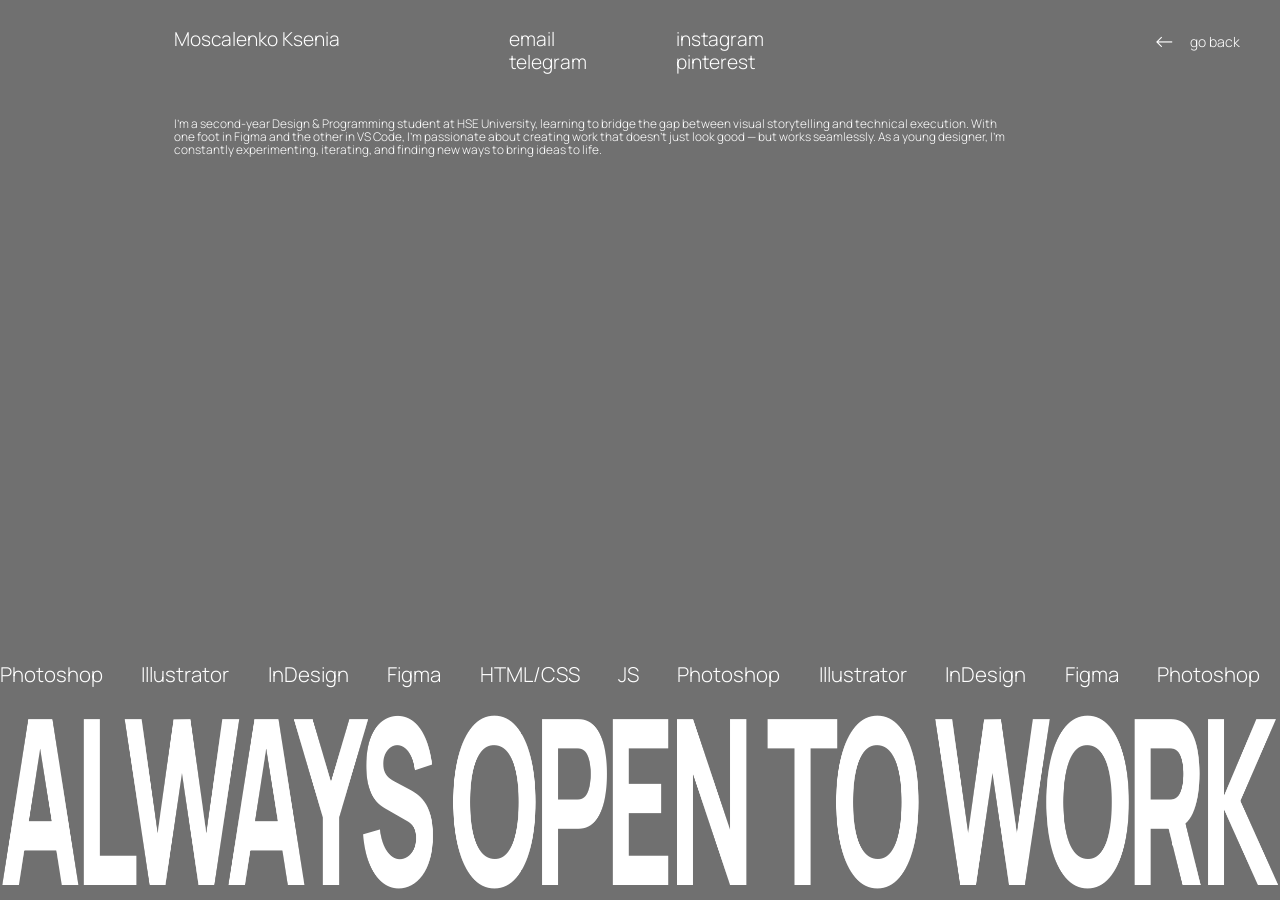
==== about.html @ a29894ab "Align About headline typography with main hero and move back link to edge" ====
<!doctype html>
<html lang="en">
<head>
  <meta charset="UTF-8">
  <meta name="viewport" content="width=device-width, initial-scale=1">
  <title>About — Ksenia Moskalenko</title>
  <link rel="preconnect" href="https://fonts.googleapis.com">
  <link rel="preconnect" href="https://fonts.gstatic.com" crossorigin>
  <link href="https://fonts.googleapis.com/css2?family=Manrope:wght@200..800&display=swap" rel="stylesheet">
  <style>
    *{box-sizing:border-box}html,body{margin:0;min-height:100%;background:#666;color:#fff;font-family:Manrope,Arial,sans-serif}
    a{color:inherit;text-decoration:none}
    .about{position:relative;min-height:100svh;overflow:hidden;background:#777 url("images/about.jpg") center center / cover no-repeat;display:flex;flex-direction:column;justify-content:space-between}
    .about:before{content:"";position:absolute;inset:0;background:rgba(0,0,0,.06);pointer-events:none}
    .top,.intro,.bottom{position:relative;z-index:1}
    .top{display:grid;grid-template-columns:1.3fr .6fr .7fr 1fr;gap:24px;padding:28px max(24px,13.6vw) 0;font-size:clamp(14px,1.5vw,22px);line-height:1.22;font-weight:300;white-space:nowrap}
    .top a:hover{text-decoration:underline;text-underline-offset:3px}
    .back{position:absolute;right:40px;top:28px;text-align:right;font-size:14px;line-height:1.2}
    .back span{font-size:1.6em;vertical-align:-.08em;margin-right:12px}
    .intro{align-self:flex-start;margin:42px 13.6vw 0;max-width:840px;font-size:clamp(11px,.93vw,14px);line-height:1.1;font-weight:300}
    .bottom{margin-top:auto}
    .marquee{width:100%;overflow:hidden;padding:0 0 5px}
    .marquee-track{display:flex;width:max-content;animation:marquee 24s linear infinite}
    .marquee-group{display:flex;align-items:center;gap:clamp(26px,3vw,52px);padding-right:clamp(26px,3vw,52px);flex-shrink:0;font-size:clamp(15px,1.6vw,24px);font-weight:300;white-space:nowrap}
    @keyframes marquee{to{transform:translateX(-50%)}}
    .headline{margin:0;overflow:visible;font-family:Manrope,Arial,sans-serif;font-size:clamp(80px,18vw,300px);font-weight:800;letter-spacing:-.05em;line-height:.9;white-space:nowrap;text-align:left}
    .headline span{display:block;width:max-content;transform-origin:left bottom;will-change:transform}
    @media(max-width:750px){.about{min-height:100svh;background-position:54% center}.top{grid-template-columns:1fr 1fr;gap:18px;padding:20px;font-size:14px}.back{right:20px;top:20px;text-align:right}.intro{margin:35px 20px 0;font-size:12px}.marquee-group{font-size:14px}.headline{font-size:clamp(80px,18vw,300px);line-height:.9}}
  </style>
</head>
<body>
<main class="about">
  <header class="top">
    <div>Moscalenko Ksenia</div>
    <div><a href="mailto:">email</a><br><a href="https://t.me/" target="_blank" rel="noopener">telegram</a></div>
    <div><a href="https://instagram.com/" target="_blank" rel="noopener">instagram</a><br><a href="https://pinterest.com/" target="_blank" rel="noopener">pinterest</a></div>
    <a class="back" href="index.html"><span aria-hidden="true">←</span> go back</a>
  </header>
  <p class="intro">I'm a second-year Design &amp; Programming student at HSE University, learning to bridge the gap between visual storytelling and technical execution. With one foot in Figma and the other in VS Code, I'm passionate about creating work that doesn't just look good — but works seamlessly. As a young designer, I'm constantly experimenting, iterating, and finding new ways to bring ideas to life.</p>
  <div class="bottom">
    <div class="marquee" aria-label="Skills">
      <div class="marquee-track">
        <div class="marquee-group"><span>Photoshop</span><span>Illustrator</span><span>InDesign</span><span>Figma</span><span>HTML/CSS</span><span>JS</span><span>Photoshop</span><span>Illustrator</span><span>InDesign</span><span>Figma</span></div>
        <div class="marquee-group" aria-hidden="true"><span>Photoshop</span><span>Illustrator</span><span>InDesign</span><span>Figma</span><span>HTML/CSS</span><span>JS</span><span>Photoshop</span><span>Illustrator</span><span>InDesign</span><span>Figma</span></div>
      </div>
    </div>
    <h1 class="headline"><span>ALWAYS OPEN TO WORK</span></h1>
  </div>
</main>
<script>
  const heading = document.querySelector(".headline span");
  function fitHeading() {
    if (!heading) return;
    heading.style.transform = "none";
    const naturalWidth = heading.getBoundingClientRect().width;
    const scale = (window.innerWidth - 8) / naturalWidth;
    heading.style.transform = "scaleX(" + scale + ")";
  }
  document.fonts.ready.then(fitHeading);
  window.addEventListener("resize", fitHeading);
  fitHeading();
</script>
</body>
</html>
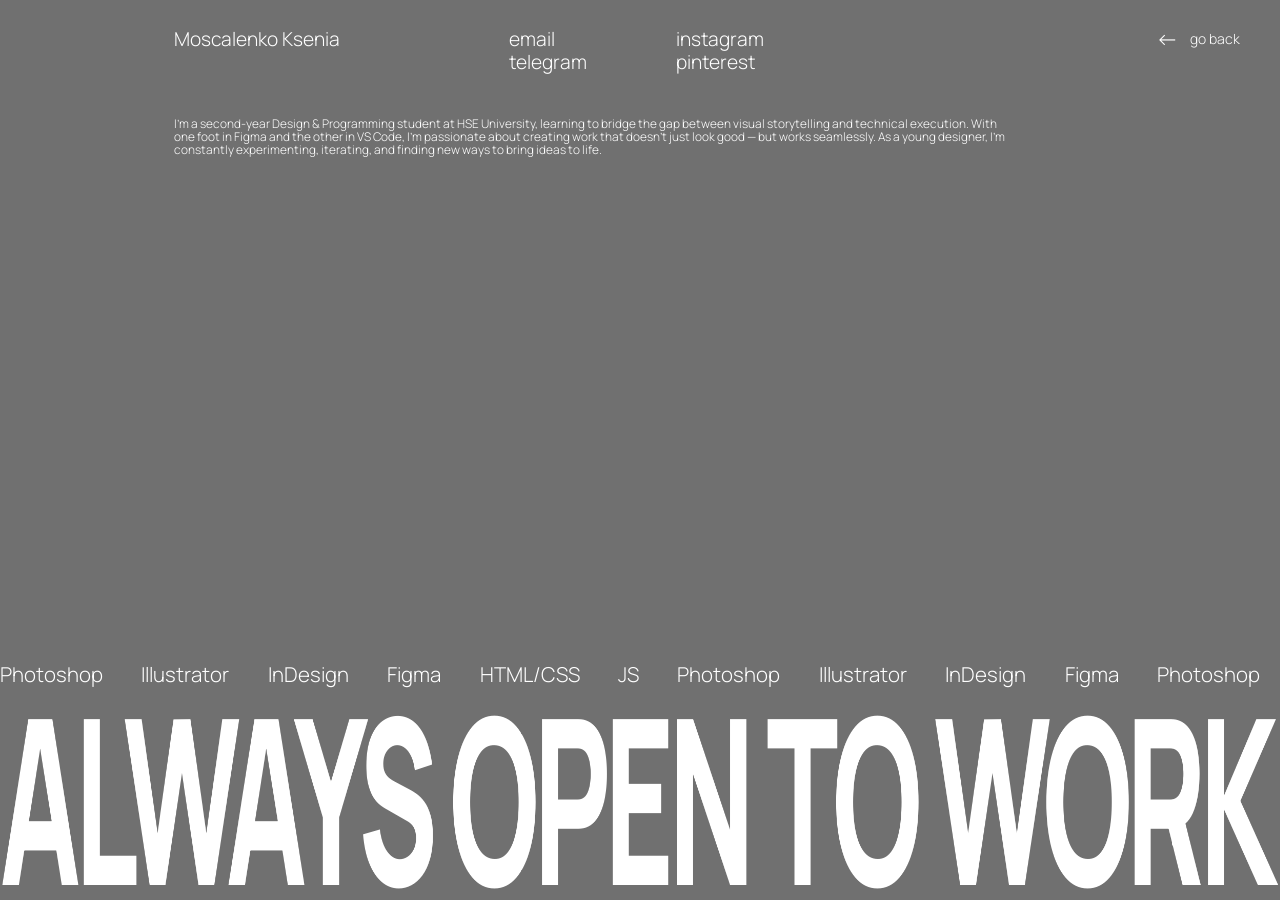
==== commit b32f7221: "Pin About back link to right edge and add hover scramble without underline" ====
--- a/about.html
+++ b/about.html
@@ -14,9 +14,9 @@
     .about:before{content:"";position:absolute;inset:0;background:rgba(0,0,0,.06);pointer-events:none}
     .top,.intro,.bottom{position:relative;z-index:1}
     .top{display:grid;grid-template-columns:1.3fr .6fr .7fr 1fr;gap:24px;padding:28px max(24px,13.6vw) 0;font-size:clamp(14px,1.5vw,22px);line-height:1.22;font-weight:300;white-space:nowrap}
-    .top a:hover{text-decoration:underline;text-underline-offset:3px}
-    .back{position:absolute;right:40px;top:28px;text-align:right;font-size:14px;line-height:1.2}
-    .back span{font-size:1.6em;vertical-align:-.08em;margin-right:12px}
+    .top a:hover:not(.back){text-decoration:underline;text-underline-offset:3px}.back,.back:hover,.back:focus{text-decoration:none!important}
+    .back{position:fixed;right:40px;top:28px;z-index:50;text-align:right;font-size:14px;line-height:1.2;display:flex;align-items:center;gap:12px}
+    .back .arrow{font-size:1.6em;line-height:1;margin:0}
     .intro{align-self:flex-start;margin:42px 13.6vw 0;max-width:840px;font-size:clamp(11px,.93vw,14px);line-height:1.1;font-weight:300}
     .bottom{margin-top:auto}
     .marquee{width:100%;overflow:hidden;padding:0 0 5px}
@@ -34,7 +34,7 @@
     <div>Moscalenko Ksenia</div>
     <div><a href="mailto:">email</a><br><a href="https://t.me/" target="_blank" rel="noopener">telegram</a></div>
     <div><a href="https://instagram.com/" target="_blank" rel="noopener">instagram</a><br><a href="https://pinterest.com/" target="_blank" rel="noopener">pinterest</a></div>
-    <a class="back" href="index.html"><span aria-hidden="true">←</span> go back</a>
+    <a class="back" href="index.html"><span class="arrow" aria-hidden="true">←</span><span class="back-label">go back</span></a>
   </header>
   <p class="intro">I'm a second-year Design &amp; Programming student at HSE University, learning to bridge the gap between visual storytelling and technical execution. With one foot in Figma and the other in VS Code, I'm passionate about creating work that doesn't just look good — but works seamlessly. As a young designer, I'm constantly experimenting, iterating, and finding new ways to bring ideas to life.</p>
   <div class="bottom">
@@ -48,6 +48,32 @@
   </div>
 </main>
 <script>
+  const backLabel = document.querySelector(".back-label");
+  if (backLabel) {
+    const original = backLabel.textContent;
+    const chars = "!<>-_\\/[]{}—=+*^?#________";
+    let scrambleTimer;
+    document.querySelector(".back").addEventListener("mouseenter", () => {
+      clearInterval(scrambleTimer);
+      let frame = 0;
+      const frames = 20;
+      scrambleTimer = setInterval(() => {
+        frame++;
+        backLabel.textContent = [...original].map((char, i) =>
+          char === " " || frame > frames * i / original.length
+            ? char : chars[Math.floor(Math.random() * chars.length)]
+        ).join("");
+        if (frame >= frames) {
+          clearInterval(scrambleTimer);
+          backLabel.textContent = original;
+        }
+      }, 40);
+    });
+    document.querySelector(".back").addEventListener("mouseleave", () => {
+      clearInterval(scrambleTimer);
+      backLabel.textContent = original;
+    });
+  }
   const heading = document.querySelector(".headline span");
   function fitHeading() {
     if (!heading) return;
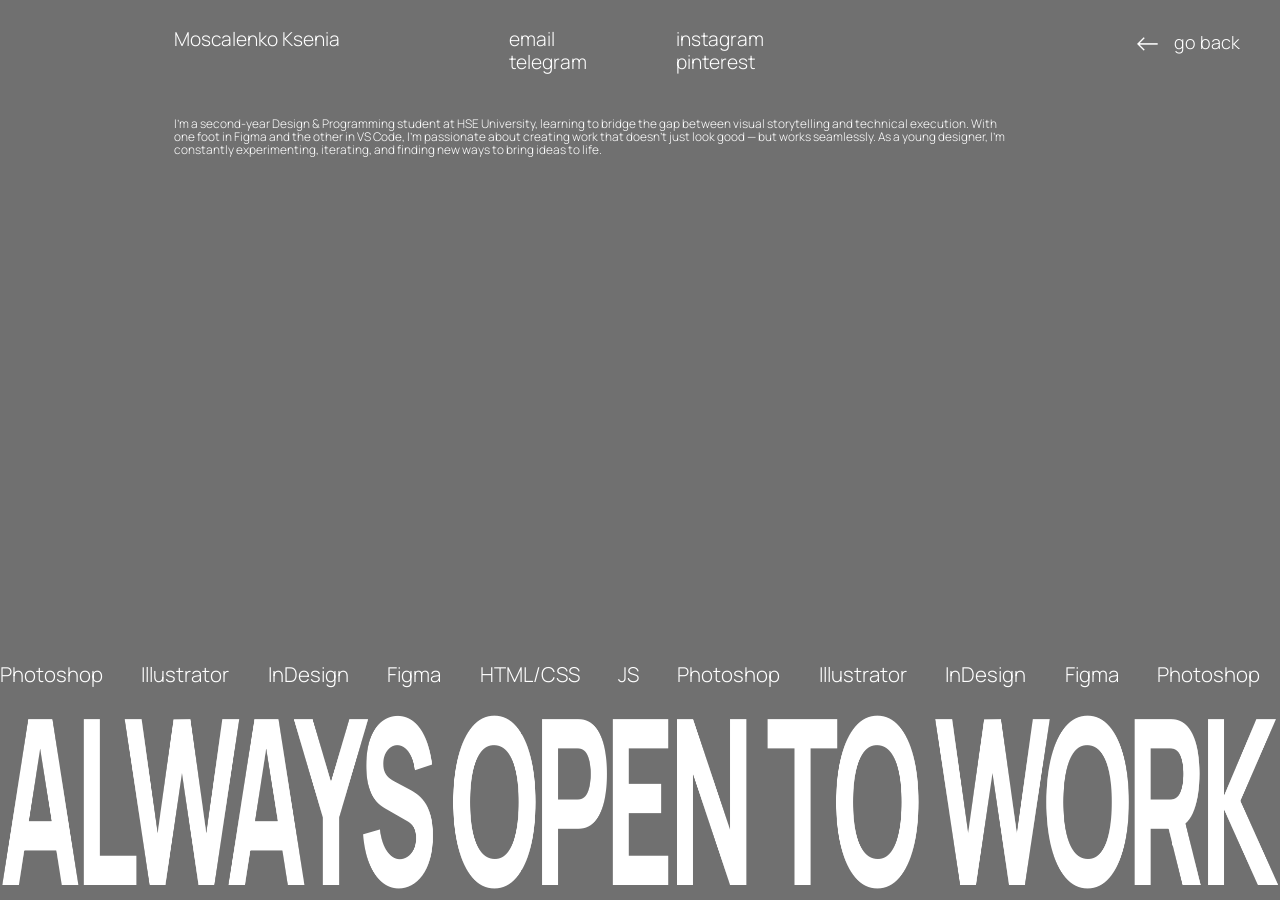
==== commit 02b76880: "Match About back link font size to project links" ====
--- a/about.html
+++ b/about.html
@@ -15,7 +15,7 @@
     .top,.intro,.bottom{position:relative;z-index:1}
     .top{display:grid;grid-template-columns:1.3fr .6fr .7fr 1fr;gap:24px;padding:28px max(24px,13.6vw) 0;font-size:clamp(14px,1.5vw,22px);line-height:1.22;font-weight:300;white-space:nowrap}
     .top a:hover:not(.back){text-decoration:underline;text-underline-offset:3px}.back,.back:hover,.back:focus{text-decoration:none!important}
-    .back{position:fixed;right:40px;top:28px;z-index:50;text-align:right;font-size:14px;line-height:1.2;display:flex;align-items:center;gap:12px}
+    .back{position:fixed;right:40px;top:28px;z-index:50;text-align:right;font-size:18px;line-height:1.3;display:flex;align-items:center;gap:12px}
     .back .arrow{font-size:1.6em;line-height:1;margin:0}
     .intro{align-self:flex-start;margin:42px 13.6vw 0;max-width:840px;font-size:clamp(11px,.93vw,14px);line-height:1.1;font-weight:300}
     .bottom{margin-top:auto}
@@ -31,9 +31,9 @@
 <body>
 <main class="about">
   <header class="top">
-    <div>Moscalenko Ksenia</div>
-    <div><a href="mailto:">email</a><br><a href="https://t.me/" target="_blank" rel="noopener">telegram</a></div>
-    <div><a href="https://instagram.com/" target="_blank" rel="noopener">instagram</a><br><a href="https://pinterest.com/" target="_blank" rel="noopener">pinterest</a></div>
+    <div><span class="scramble-text">Moscalenko Ksenia</span></div>
+    <div><a href="mailto:"><span class="scramble-text">email</span></a><br><a href="https://t.me/" target="_blank" rel="noopener"><span class="scramble-text">telegram</span></a></div>
+    <div><a href="https://instagram.com/" target="_blank" rel="noopener"><span class="scramble-text">instagram</span></a><br><a href="https://pinterest.com/" target="_blank" rel="noopener"><span class="scramble-text">pinterest</span></a></div>
     <a class="back" href="index.html"><span class="arrow" aria-hidden="true">←</span><span class="back-label">go back</span></a>
   </header>
   <p class="intro">I'm a second-year Design &amp; Programming student at HSE University, learning to bridge the gap between visual storytelling and technical execution. With one foot in Figma and the other in VS Code, I'm passionate about creating work that doesn't just look good — but works seamlessly. As a young designer, I'm constantly experimenting, iterating, and finding new ways to bring ideas to life.</p>
@@ -74,6 +74,29 @@
       backLabel.textContent = original;
     });
   }
+  document.querySelectorAll(".scramble-text").forEach(el => {
+    const original = el.textContent;
+    const symbols = "!<>-_\\/[]{}—=+*^?#________";
+    let timer;
+    const target = el.closest("a") || el;
+    target.addEventListener("mouseenter", () => {
+      clearInterval(timer);
+      let frame = 0;
+      const total = 20;
+      timer = setInterval(() => {
+        frame++;
+        el.textContent = [...original].map((letter, i) => (
+          letter === " " || frame > total * i / original.length
+            ? letter : symbols[Math.floor(Math.random() * symbols.length)]
+        )).join("");
+        if (frame >= total) { clearInterval(timer); el.textContent = original; }
+      }, 40);
+    });
+    target.addEventListener("mouseleave", () => {
+      clearInterval(timer);
+      el.textContent = original;
+    });
+  });
   const heading = document.querySelector(".headline span");
   function fitHeading() {
     if (!heading) return;
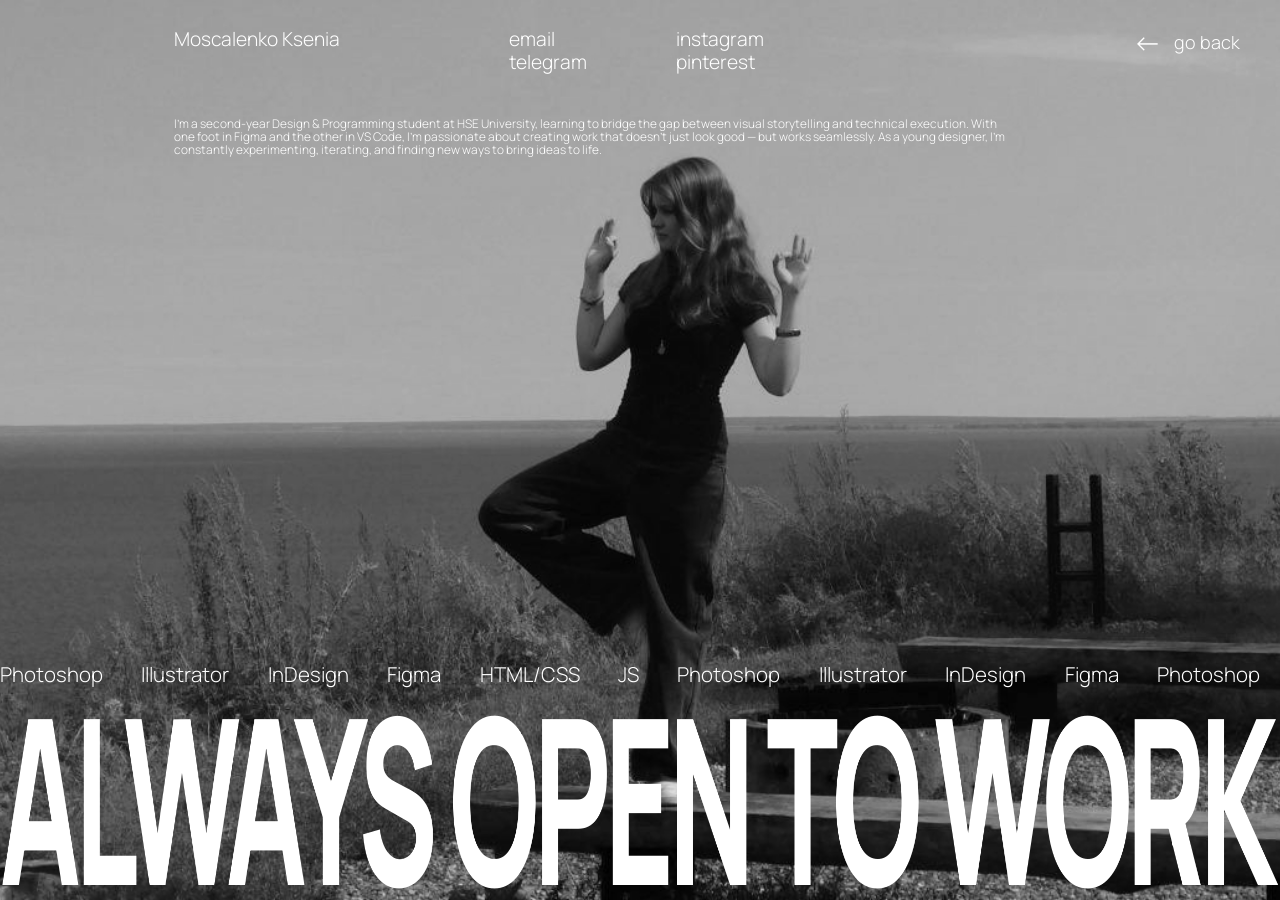
==== commit e5b4d463: "/" ====
--- a/about.html
+++ b/about.html
@@ -1,113 +1,292 @@
 <!doctype html>
 <html lang="en">
-<head>
-  <meta charset="UTF-8">
-  <meta name="viewport" content="width=device-width, initial-scale=1">
-  <title>About — Ksenia Moskalenko</title>
-  <link rel="preconnect" href="https://fonts.googleapis.com">
-  <link rel="preconnect" href="https://fonts.gstatic.com" crossorigin>
-  <link href="https://fonts.googleapis.com/css2?family=Manrope:wght@200..800&display=swap" rel="stylesheet">
-  <style>
-    *{box-sizing:border-box}html,body{margin:0;min-height:100%;background:#666;color:#fff;font-family:Manrope,Arial,sans-serif}
-    a{color:inherit;text-decoration:none}
-    .about{position:relative;min-height:100svh;overflow:hidden;background:#777 url("images/about.jpg") center center / cover no-repeat;display:flex;flex-direction:column;justify-content:space-between}
-    .about:before{content:"";position:absolute;inset:0;background:rgba(0,0,0,.06);pointer-events:none}
-    .top,.intro,.bottom{position:relative;z-index:1}
-    .top{display:grid;grid-template-columns:1.3fr .6fr .7fr 1fr;gap:24px;padding:28px max(24px,13.6vw) 0;font-size:clamp(14px,1.5vw,22px);line-height:1.22;font-weight:300;white-space:nowrap}
-    .top a:hover:not(.back){text-decoration:underline;text-underline-offset:3px}.back,.back:hover,.back:focus{text-decoration:none!important}
-    .back{position:fixed;right:40px;top:28px;z-index:50;text-align:right;font-size:18px;line-height:1.3;display:flex;align-items:center;gap:12px}
-    .back .arrow{font-size:1.6em;line-height:1;margin:0}
-    .intro{align-self:flex-start;margin:42px 13.6vw 0;max-width:840px;font-size:clamp(11px,.93vw,14px);line-height:1.1;font-weight:300}
-    .bottom{margin-top:auto}
-    .marquee{width:100%;overflow:hidden;padding:0 0 5px}
-    .marquee-track{display:flex;width:max-content;animation:marquee 24s linear infinite}
-    .marquee-group{display:flex;align-items:center;gap:clamp(26px,3vw,52px);padding-right:clamp(26px,3vw,52px);flex-shrink:0;font-size:clamp(15px,1.6vw,24px);font-weight:300;white-space:nowrap}
-    @keyframes marquee{to{transform:translateX(-50%)}}
-    .headline{margin:0;overflow:visible;font-family:Manrope,Arial,sans-serif;font-size:clamp(80px,18vw,300px);font-weight:800;letter-spacing:-.05em;line-height:.9;white-space:nowrap;text-align:left}
-    .headline span{display:block;width:max-content;transform-origin:left bottom;will-change:transform}
-    @media(max-width:750px){.about{min-height:100svh;background-position:54% center}.top{grid-template-columns:1fr 1fr;gap:18px;padding:20px;font-size:14px}.back{right:20px;top:20px;text-align:right}.intro{margin:35px 20px 0;font-size:12px}.marquee-group{font-size:14px}.headline{font-size:clamp(80px,18vw,300px);line-height:.9}}
-  </style>
-</head>
-<body>
-<main class="about">
-  <header class="top">
-    <div><span class="scramble-text">Moscalenko Ksenia</span></div>
-    <div><a href="mailto:"><span class="scramble-text">email</span></a><br><a href="https://t.me/" target="_blank" rel="noopener"><span class="scramble-text">telegram</span></a></div>
-    <div><a href="https://instagram.com/" target="_blank" rel="noopener"><span class="scramble-text">instagram</span></a><br><a href="https://pinterest.com/" target="_blank" rel="noopener"><span class="scramble-text">pinterest</span></a></div>
-    <a class="back" href="index.html"><span class="arrow" aria-hidden="true">←</span><span class="back-label">go back</span></a>
-  </header>
-  <p class="intro">I'm a second-year Design &amp; Programming student at HSE University, learning to bridge the gap between visual storytelling and technical execution. With one foot in Figma and the other in VS Code, I'm passionate about creating work that doesn't just look good — but works seamlessly. As a young designer, I'm constantly experimenting, iterating, and finding new ways to bring ideas to life.</p>
-  <div class="bottom">
-    <div class="marquee" aria-label="Skills">
-      <div class="marquee-track">
-        <div class="marquee-group"><span>Photoshop</span><span>Illustrator</span><span>InDesign</span><span>Figma</span><span>HTML/CSS</span><span>JS</span><span>Photoshop</span><span>Illustrator</span><span>InDesign</span><span>Figma</span></div>
-        <div class="marquee-group" aria-hidden="true"><span>Photoshop</span><span>Illustrator</span><span>InDesign</span><span>Figma</span><span>HTML/CSS</span><span>JS</span><span>Photoshop</span><span>Illustrator</span><span>InDesign</span><span>Figma</span></div>
+  <head>
+    <meta charset="UTF-8" />
+    <meta name="viewport" content="width=device-width, initial-scale=1" />
+    <title>About — Ksenia Moskalenko</title>
+    <link rel="preconnect" href="https://fonts.googleapis.com" />
+    <link rel="preconnect" href="https://fonts.gstatic.com" crossorigin />
+    <link
+      href="https://fonts.googleapis.com/css2?family=Manrope:wght@200..800&display=swap"
+      rel="stylesheet"
+    />
+    <style>
+      * {
+        box-sizing: border-box;
+      }
+      html,
+      body {
+        margin: 0;
+        min-height: 100%;
+        background: #666;
+        color: #fff;
+        font-family: Manrope, Arial, sans-serif;
+      }
+      a {
+        color: inherit;
+        text-decoration: none;
+      }
+      .about {
+        position: relative;
+        min-height: 100svh;
+        overflow: hidden;
+        background: #777 url("images/About.jpg") center center / cover no-repeat;
+        display: flex;
+        flex-direction: column;
+        justify-content: space-between;
+      }
+      .about:before {
+        content: "";
+        position: absolute;
+        inset: 0;
+        background: rgba(0, 0, 0, 0.06);
+        pointer-events: none;
+      }
+      .top,
+      .intro,
+      .bottom {
+        position: relative;
+        z-index: 1;
+      }
+      .top {
+        display: grid;
+        grid-template-columns: 1.3fr 0.6fr 0.7fr 1fr;
+        gap: 24px;
+        padding: 28px max(24px, 13.6vw) 0;
+        font-size: clamp(14px, 1.5vw, 22px);
+        line-height: 1.22;
+        font-weight: 300;
+        white-space: nowrap;
+      }
+      .top a:hover:not(.back) {
+        text-decoration: underline;
+        text-underline-offset: 3px;
+      }
+      .back,
+      .back:hover,
+      .back:focus {
+        text-decoration: none !important;
+      }
+      .back {
+        position: fixed;
+        right: 40px;
+        top: 28px;
+        z-index: 50;
+        text-align: right;
+        font-size: 18px;
+        line-height: 1.3;
+        display: flex;
+        align-items: center;
+        gap: 12px;
+      }
+      .back .arrow {
+        font-size: 1.6em;
+        line-height: 1;
+        margin: 0;
+      }
+      .intro {
+        align-self: flex-start;
+        margin: 42px 13.6vw 0;
+        max-width: 840px;
+        font-size: clamp(11px, 0.93vw, 14px);
+        line-height: 1.1;
+        font-weight: 300;
+      }
+      .bottom {
+        margin-top: auto;
+      }
+      .marquee {
+        width: 100%;
+        overflow: hidden;
+        padding: 0 0 5px;
+      }
+      .marquee-track {
+        display: flex;
+        width: max-content;
+        animation: marquee 24s linear infinite;
+      }
+      .marquee-group {
+        display: flex;
+        align-items: center;
+        gap: clamp(26px, 3vw, 52px);
+        padding-right: clamp(26px, 3vw, 52px);
+        flex-shrink: 0;
+        font-size: clamp(15px, 1.6vw, 24px);
+        font-weight: 300;
+        white-space: nowrap;
+      }
+      @keyframes marquee {
+        to {
+          transform: translateX(-50%);
+        }
+      }
+      .headline {
+        margin: 0;
+        overflow: visible;
+        font-family: Manrope, Arial, sans-serif;
+        font-size: clamp(80px, 18vw, 300px);
+        font-weight: 800;
+        letter-spacing: -0.05em;
+        line-height: 0.9;
+        white-space: nowrap;
+        text-align: left;
+      }
+      .headline span {
+        display: block;
+        width: max-content;
+        transform-origin: left bottom;
+        will-change: transform;
+      }
+      @media (max-width: 750px) {
+        .about {
+          min-height: 100svh;
+          background-position: 54% center;
+        }
+        .top {
+          grid-template-columns: 1fr 1fr;
+          gap: 18px;
+          padding: 20px;
+          font-size: 14px;
+        }
+        .back {
+          right: 20px;
+          top: 20px;
+          text-align: right;
+        }
+        .intro {
+          margin: 35px 20px 0;
+          font-size: 12px;
+        }
+        .marquee-group {
+          font-size: 14px;
+        }
+        .headline {
+          font-size: clamp(80px, 18vw, 300px);
+          line-height: 0.9;
+        }
+      }
+    </style>
+  </head>
+  <body>
+    <main class="about">
+      <header class="top">
+        <div><span class="scramble-text">Moscalenko Ksenia</span></div>
+        <div>
+          <a href="mailto:"><span class="scramble-text">email</span></a
+          ><br /><a href="https://t.me/" target="_blank" rel="noopener"
+            ><span class="scramble-text">telegram</span></a
+          >
+        </div>
+        <div>
+          <a href="https://instagram.com/" target="_blank" rel="noopener"
+            ><span class="scramble-text">instagram</span></a
+          ><br /><a href="https://pinterest.com/" target="_blank" rel="noopener"
+            ><span class="scramble-text">pinterest</span></a
+          >
+        </div>
+        <a class="back" href="index.html"
+          ><span class="arrow" aria-hidden="true">←</span
+          ><span class="back-label">go back</span></a
+        >
+      </header>
+      <p class="intro">
+        I'm a second-year Design &amp; Programming student at HSE University,
+        learning to bridge the gap between visual storytelling and technical
+        execution. With one foot in Figma and the other in VS Code, I'm
+        passionate about creating work that doesn't just look good — but works
+        seamlessly. As a young designer, I'm constantly experimenting,
+        iterating, and finding new ways to bring ideas to life.
+      </p>
+      <div class="bottom">
+        <div class="marquee" aria-label="Skills">
+          <div class="marquee-track">
+            <div class="marquee-group">
+              <span>Photoshop</span><span>Illustrator</span><span>InDesign</span
+              ><span>Figma</span><span>HTML/CSS</span><span>JS</span
+              ><span>Photoshop</span><span>Illustrator</span
+              ><span>InDesign</span><span>Figma</span>
+            </div>
+            <div class="marquee-group" aria-hidden="true">
+              <span>Photoshop</span><span>Illustrator</span><span>InDesign</span
+              ><span>Figma</span><span>HTML/CSS</span><span>JS</span
+              ><span>Photoshop</span><span>Illustrator</span
+              ><span>InDesign</span><span>Figma</span>
+            </div>
+          </div>
+        </div>
+        <h1 class="headline"><span>ALWAYS OPEN TO WORK</span></h1>
       </div>
-    </div>
-    <h1 class="headline"><span>ALWAYS OPEN TO WORK</span></h1>
-  </div>
-</main>
-<script>
-  const backLabel = document.querySelector(".back-label");
-  if (backLabel) {
-    const original = backLabel.textContent;
-    const chars = "!<>-_\\/[]{}—=+*^?#________";
-    let scrambleTimer;
-    document.querySelector(".back").addEventListener("mouseenter", () => {
-      clearInterval(scrambleTimer);
-      let frame = 0;
-      const frames = 20;
-      scrambleTimer = setInterval(() => {
-        frame++;
-        backLabel.textContent = [...original].map((char, i) =>
-          char === " " || frame > frames * i / original.length
-            ? char : chars[Math.floor(Math.random() * chars.length)]
-        ).join("");
-        if (frame >= frames) {
+    </main>
+    <script>
+      const backLabel = document.querySelector(".back-label");
+      if (backLabel) {
+        const original = backLabel.textContent;
+        const chars = "!<>-_\\/[]{}—=+*^?#________";
+        let scrambleTimer;
+        document.querySelector(".back").addEventListener("mouseenter", () => {
+          clearInterval(scrambleTimer);
+          let frame = 0;
+          const frames = 20;
+          scrambleTimer = setInterval(() => {
+            frame++;
+            backLabel.textContent = [...original]
+              .map((char, i) =>
+                char === " " || frame > (frames * i) / original.length
+                  ? char
+                  : chars[Math.floor(Math.random() * chars.length)],
+              )
+              .join("");
+            if (frame >= frames) {
+              clearInterval(scrambleTimer);
+              backLabel.textContent = original;
+            }
+          }, 40);
+        });
+        document.querySelector(".back").addEventListener("mouseleave", () => {
           clearInterval(scrambleTimer);
           backLabel.textContent = original;
-        }
-      }, 40);
-    });
-    document.querySelector(".back").addEventListener("mouseleave", () => {
-      clearInterval(scrambleTimer);
-      backLabel.textContent = original;
-    });
-  }
-  document.querySelectorAll(".scramble-text").forEach(el => {
-    const original = el.textContent;
-    const symbols = "!<>-_\\/[]{}—=+*^?#________";
-    let timer;
-    const target = el.closest("a") || el;
-    target.addEventListener("mouseenter", () => {
-      clearInterval(timer);
-      let frame = 0;
-      const total = 20;
-      timer = setInterval(() => {
-        frame++;
-        el.textContent = [...original].map((letter, i) => (
-          letter === " " || frame > total * i / original.length
-            ? letter : symbols[Math.floor(Math.random() * symbols.length)]
-        )).join("");
-        if (frame >= total) { clearInterval(timer); el.textContent = original; }
-      }, 40);
-    });
-    target.addEventListener("mouseleave", () => {
-      clearInterval(timer);
-      el.textContent = original;
-    });
-  });
-  const heading = document.querySelector(".headline span");
-  function fitHeading() {
-    if (!heading) return;
-    heading.style.transform = "none";
-    const naturalWidth = heading.getBoundingClientRect().width;
-    const scale = (window.innerWidth - 8) / naturalWidth;
-    heading.style.transform = "scaleX(" + scale + ")";
-  }
-  document.fonts.ready.then(fitHeading);
-  window.addEventListener("resize", fitHeading);
-  fitHeading();
-</script>
-</body>
-</html>+        });
+      }
+      document.querySelectorAll(".scramble-text").forEach((el) => {
+        const original = el.textContent;
+        const symbols = "!<>-_\\/[]{}—=+*^?#________";
+        let timer;
+        const target = el.closest("a") || el;
+        target.addEventListener("mouseenter", () => {
+          clearInterval(timer);
+          let frame = 0;
+          const total = 20;
+          timer = setInterval(() => {
+            frame++;
+            el.textContent = [...original]
+              .map((letter, i) =>
+                letter === " " || frame > (total * i) / original.length
+                  ? letter
+                  : symbols[Math.floor(Math.random() * symbols.length)],
+              )
+              .join("");
+            if (frame >= total) {
+              clearInterval(timer);
+              el.textContent = original;
+            }
+          }, 40);
+        });
+        target.addEventListener("mouseleave", () => {
+          clearInterval(timer);
+          el.textContent = original;
+        });
+      });
+      const heading = document.querySelector(".headline span");
+      function fitHeading() {
+        if (!heading) return;
+        heading.style.transform = "none";
+        const naturalWidth = heading.getBoundingClientRect().width;
+        const scale = (window.innerWidth - 8) / naturalWidth;
+        heading.style.transform = "scaleX(" + scale + ")";
+      }
+      document.fonts.ready.then(fitHeading);
+      window.addEventListener("resize", fitHeading);
+      fitHeading();
+    </script>
+  </body>
+</html>
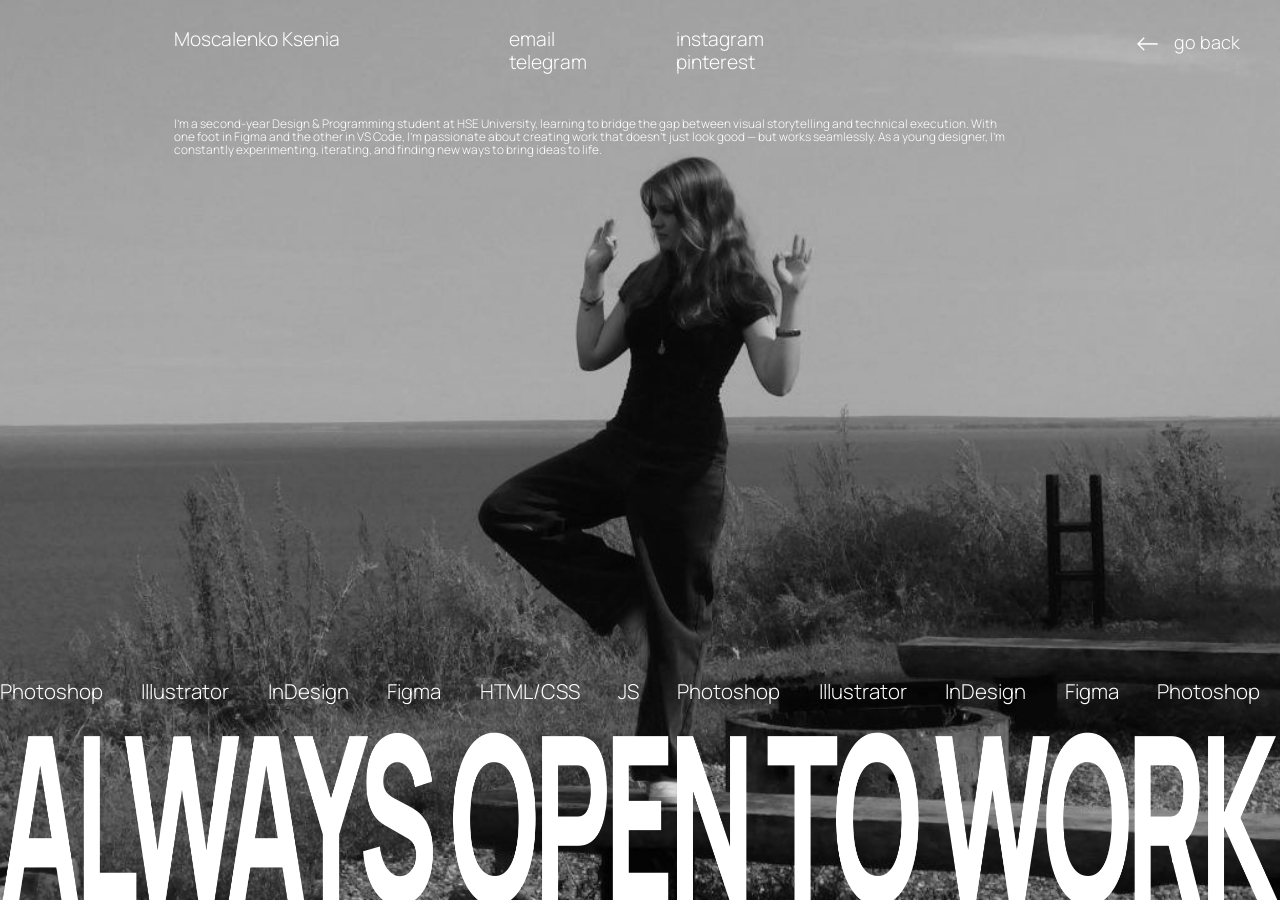
==== commit 470207a9: "Bring About headline letters flush with viewport bottom" ====
--- a/about.html
+++ b/about.html
@@ -121,7 +121,7 @@
         }
       }
       .headline {
-        margin: 0;
+        margin: 0 0 -0.075em;
         overflow: visible;
         font-family: Manrope, Arial, sans-serif;
         font-size: clamp(80px, 18vw, 300px);
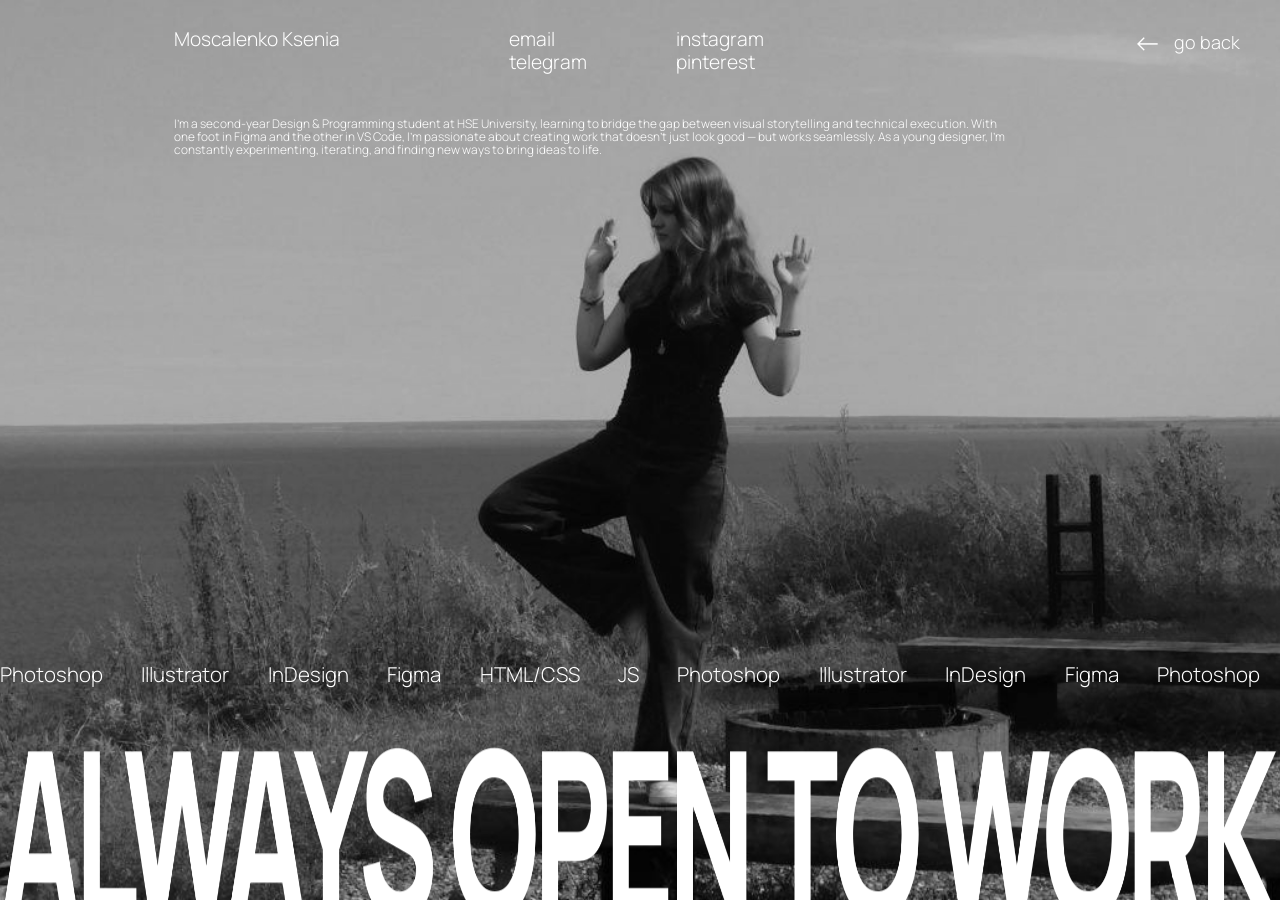
==== commit 655f30af: "Move About headline glyphs down to crop at viewport bottom" ====
--- a/about.html
+++ b/about.html
@@ -121,7 +121,8 @@
         }
       }
       .headline {
-        margin: 0 0 -0.075em;
+        margin: 0;
+        transform: translateY(0.14em);
         overflow: visible;
         font-family: Manrope, Arial, sans-serif;
         font-size: clamp(80px, 18vw, 300px);
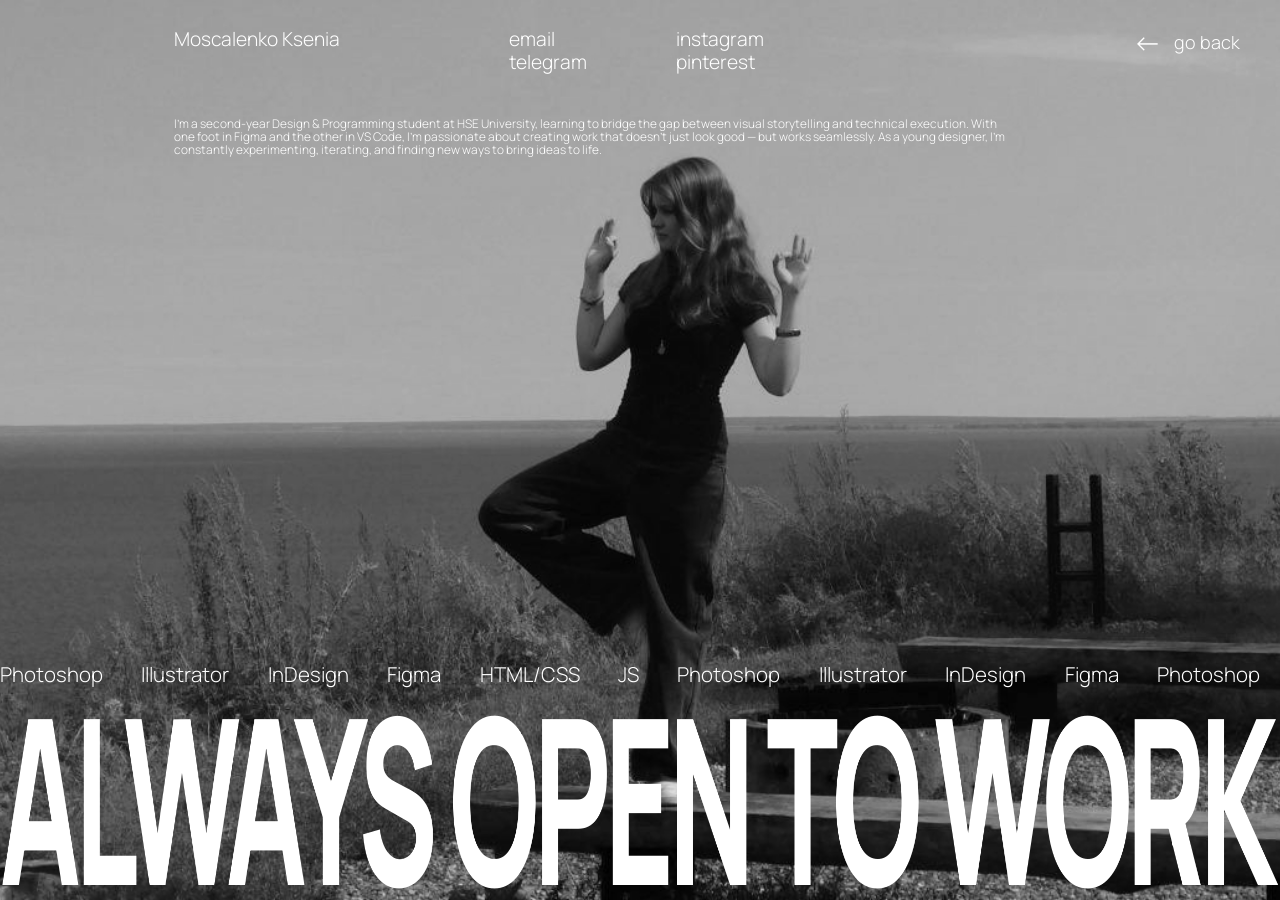
==== commit 23437ee2: "Stretch About headline vertically instead of shifting it" ====
--- a/about.html
+++ b/about.html
@@ -122,7 +122,6 @@
       }
       .headline {
         margin: 0;
-        transform: translateY(0.14em);
         overflow: visible;
         font-family: Manrope, Arial, sans-serif;
         font-size: clamp(80px, 18vw, 300px);
@@ -283,7 +282,13 @@
         heading.style.transform = "none";
         const naturalWidth = heading.getBoundingClientRect().width;
         const scale = (window.innerWidth - 8) / naturalWidth;
-        heading.style.transform = "scaleX(" + scale + ")";
+        const headline = heading.parentElement;
+        const box = headline.getBoundingClientRect();
+        const availableHeight = window.innerHeight - box.top;
+        const naturalHeight = heading.getBoundingClientRect().height;
+        const scaleY = Math.max(1, availableHeight / Math.max(naturalHeight, 1));
+        heading.style.transformOrigin = "left top";
+        heading.style.transform = "scaleX(" + scale + ") scaleY(" + scaleY + ")";
       }
       document.fonts.ready.then(fitHeading);
       window.addEventListener("resize", fitHeading);
